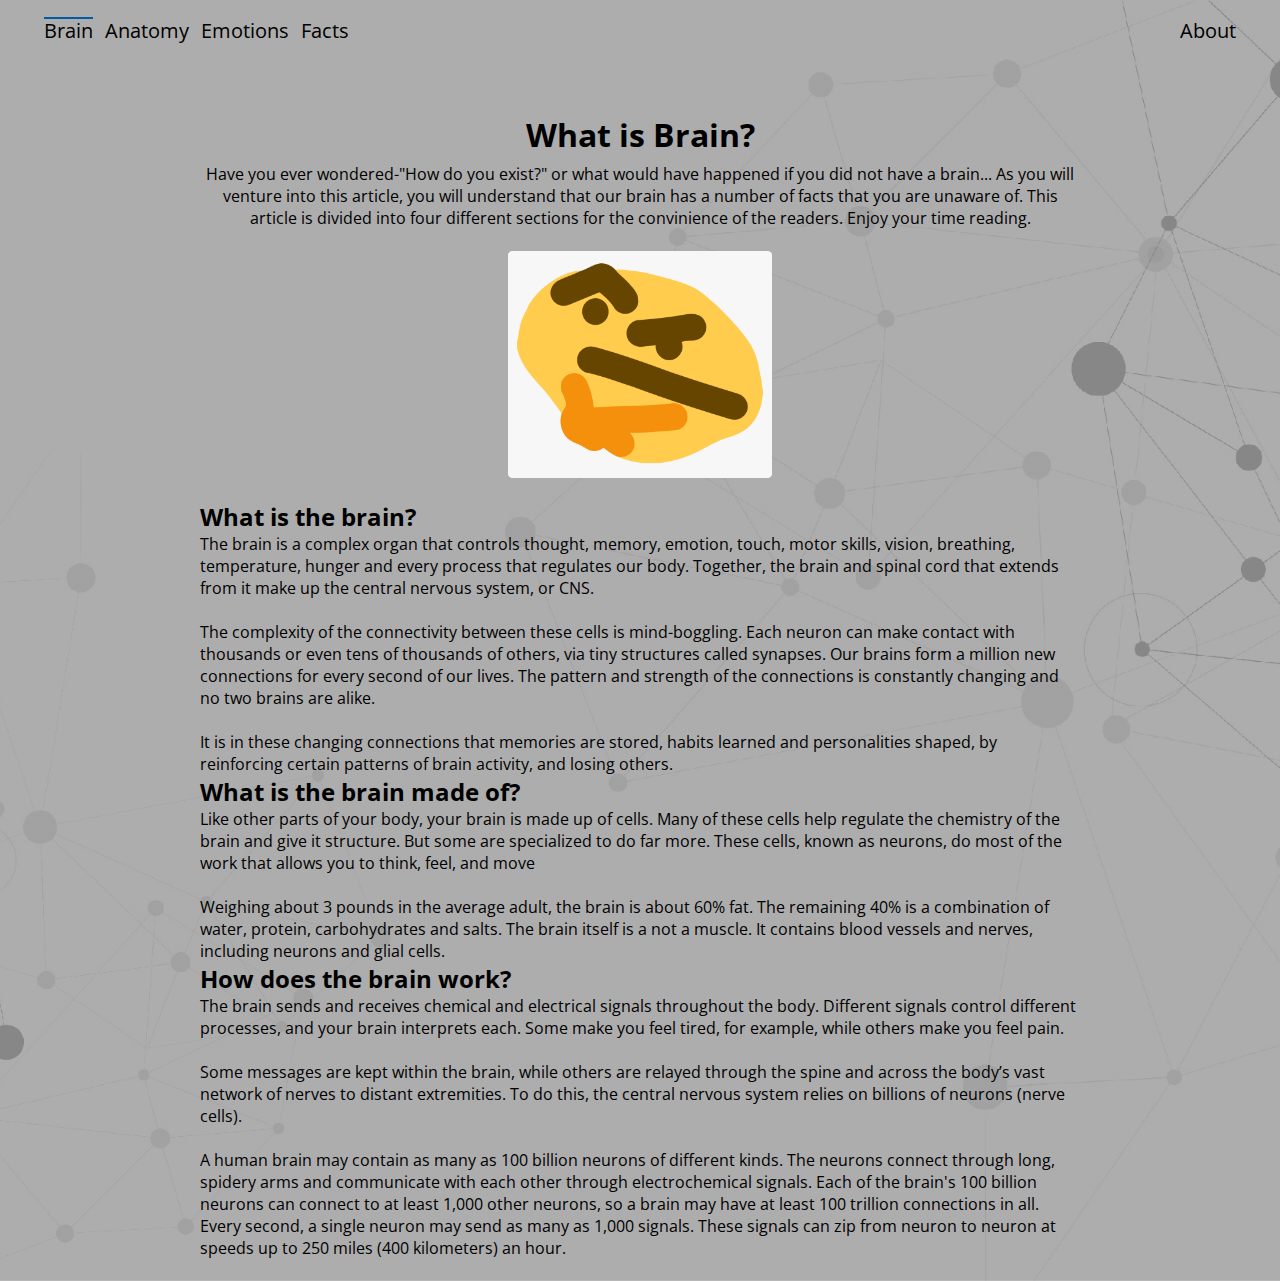
==== index.html @ 5623ddee "Merge branch 'main' of https://github.com/Dark-Sou1/Website-Projekt" ====
<!DOCTYPE html>
<html>
    <head>
        <link rel="preconnect" href="https://fonts.googleapis.com">
        <link rel="preconnect" href="https://fonts.gstatic.com" crossorigin>
        <link href="https://fonts.googleapis.com/css2?family=Open+Sans:wght@300;400&display=swap" rel="stylesheet">
        <link rel="stylesheet" href="stylesheet.css">
        <title>Our Brain- A marvelous creation</title>
    </head>
    <section class="header">
        <nav>
            <div class="nav-links">
                <ul>
                    <li style="float: left;"><a class="active"href="index.html">Brain</a></li>
                    <li style="float: left;" class="other"><a href="website.html">Anatomy</a></li>
                    <li style="float: left;" class="other"><a href="Article_2.html">Emotions</a></li>
                    <li style="float: left;" class="other"><a href="Fact.html">Facts</a></li>
                    <li class="other"><a href="about.html">About</a></li>
                </ul>
            </div>
        </nav>
    <body>
        <div class="margin">
            <div class="centertext">
                <h1 id="title">What is Brain?</h1>
            </div>
            <p>
                <div class="centertext">
                Have you ever wondered-"How do you exist?" or what would have happened if you did not have a brain...
                As you will venture into this article, you will understand that our brain has a number of facts that you are unaware of.
                This article is divided into four different sections for the convinience of the readers. Enjoy your time reading.
                </div>
                <br>
                <img src="images/thonk.png" class="center" style="border-radius: 2%; width:30% ;height: 30%;background-color: white;">
                <div>
                    <br>
                    <h2>What is the brain?</h2>
                    The brain is a complex organ that controls thought, memory, emotion, touch, motor skills, vision, breathing, 
                    temperature, hunger and every process that regulates our body. Together, the brain and spinal cord that extends from it make up the central nervous system, or CNS.<br>
                    <br>
                    The complexity of the connectivity between these cells is mind-boggling. Each neuron can make contact with thousands or even tens of thousands of others, via tiny structures called synapses. Our brains form a million new connections for every second of our lives. The pattern and strength of the connections is constantly changing and no two brains are alike.<br>
                    <br>
                    It is in these changing connections that memories are stored, habits learned and personalities shaped, by reinforcing certain patterns of brain activity, and losing others.
                    <br>
                    <h2>What is the brain made of?</h2>
                    Like other parts of your body, your brain is made up of cells. Many of these cells help regulate the chemistry of the brain and give it structure. But some are specialized to do far more. These cells, known as neurons, do most of the work that allows you to think, feel, and move<br>
                    <br>
                    Weighing about 3 pounds in the average adult, the brain is about 60% fat. The remaining 40% is a combination of water, protein, carbohydrates and salts. The brain itself is a not a muscle. 
                    It contains blood vessels and nerves, including neurons and glial cells.
                    <br>
                    <h2>How does the brain work?</h2>
                    The brain sends and receives chemical and electrical signals throughout the body. Different signals control different processes, and your brain interprets each. Some make you feel tired, for example, while others make you feel pain.<br>
                    <br>
                    Some messages are kept within the brain, while others are relayed through the spine and across the body’s vast network of nerves to distant extremities. To do this, the central nervous system relies on billions of neurons (nerve cells).<br>
                    <br>
                    A human brain may contain as many as 100 billion neurons of different kinds. The neurons connect through long, spidery arms and communicate with each other through electrochemical signals. Each of the brain's 100 billion neurons can connect to at least 1,000 other neurons, 
                    so a brain may have at least 100 trillion connections in all. Every second, a single neuron may send as many as 1,000 signals. These signals can zip from neuron to neuron at speeds up to 250 miles (400 kilometers) an hour.<br>
                    <br>
                </div>
            </p>
        </div>
    </body>
</html>
---- stylesheet.css ----
* {
    margin: 0;
    padding: 0;
    font-family: 'Open Sans', sans-serif;
}
.centertext {
    text-align: center;
}
.header {
    min-height: 100vh;
    width: 100%;
    background-image: linear-gradient(rgba(138, 138, 138, 0.7),rgba(138, 138, 138, 0.7)),url(images/Background.jpg);
    background-position: center;
    background-size: cover;
    position: relative;
}
.margin {
    margin-left: 200px;margin-right: 200px;
}
img.center {
    display: block;
    margin-left: auto;
    margin-right: auto;
}
.indent {
    margin-left: 20px;
}
nav {
    display: flex;
    padding: 1% 3%;
    justify-content: space-between;
    align-items: center;
}

.nav-links {
    flex: 1;
    text-align: right;
}
.nav-links ul li {
    list-style: none;
    display: inline-block;
    padding: 4px 6px;
}
.nav-links ul li a {
    color: black;
    text-decoration: none;
    font-size: 20px;
}
.nav-links ul li::after {
    content: '';
    width: 0%;
    height: 2px;
    background: #005ca7;
    display: block;
    margin: auto;
    transition: 0.5s;
}
.nav-links ul li.other:hover::after {
    width: 100%;
}
li a.active{
    content: '';
    width: 100%;
    height: 2px;
    background: #005ca7;
    display: block;
    margin: auto;
}
#title{ /* Necessary for every title element or else the navigation bar will cover it */
    width: 100%;
    height: 50px;
    margin-top: 50px;
}
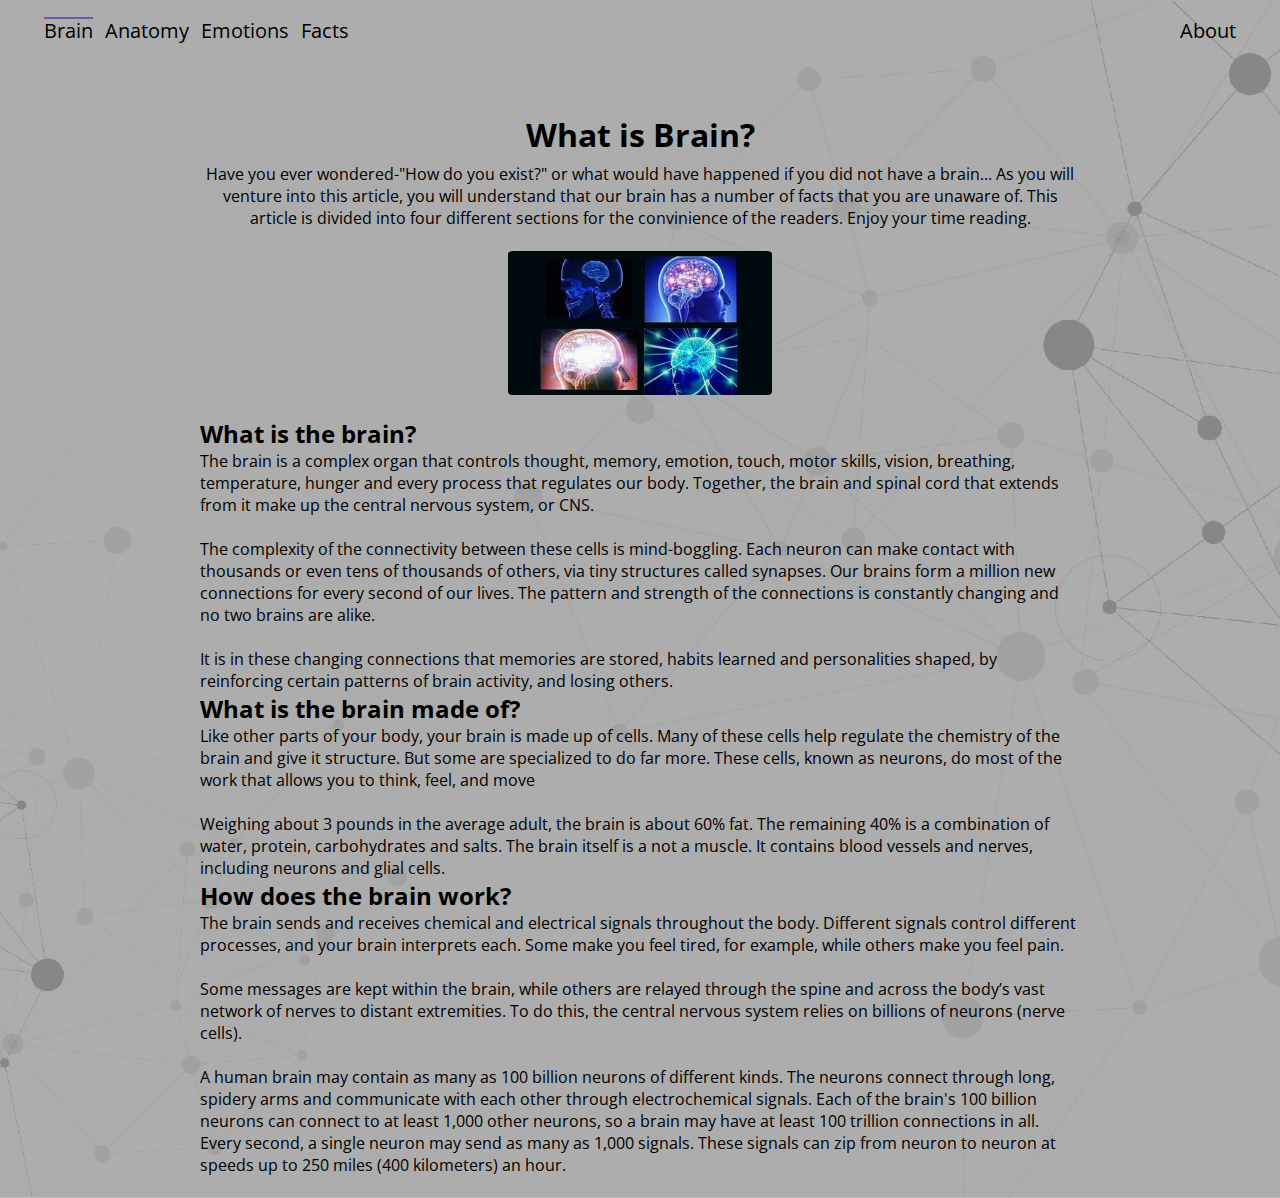
==== commit 4b5d8d5a: "changes" ====
--- a/index.html
+++ b/index.html
@@ -31,7 +31,7 @@
                 This article is divided into four different sections for the convinience of the readers. Enjoy your time reading.
                 </div>
                 <br>
-                <img src="images/thonk.png" class="center" style="border-radius: 2%; width:30% ;height: 30%;background-color: white;">
+                <img src="images/Brain-Meme.jpg" class="center" style="border-radius: 2%; width:30% ;height: 30%;background-color: white;">
                 <div>
                     <br>
                     <h2>What is the brain?</h2>
--- a/stylesheet.css
+++ b/stylesheet.css
@@ -50,7 +50,7 @@
     content: '';
     width: 0%;
     height: 2px;
-    background: #005ca7;
+    background: #6554aff5;
     display: block;
     margin: auto;
     transition: 0.5s;
@@ -62,7 +62,7 @@
     content: '';
     width: 100%;
     height: 2px;
-    background: #005ca7;
+    background: #6554aff5;
     display: block;
     margin: auto;
 }
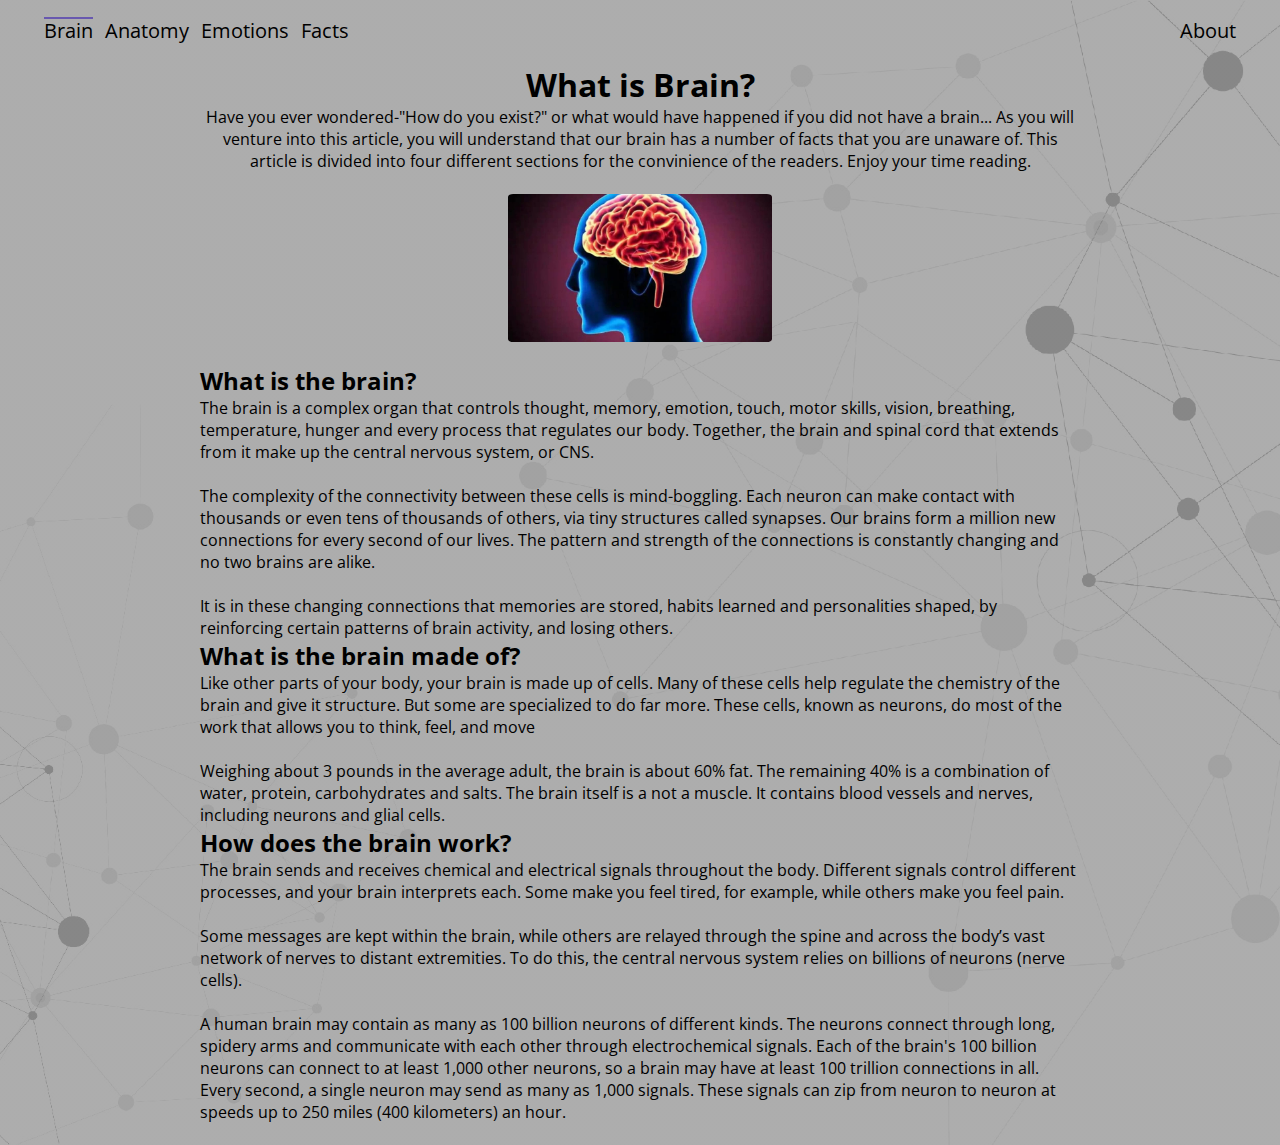
==== commit 8956d884: "push" ====
--- a/index.html
+++ b/index.html
@@ -31,7 +31,7 @@
                 This article is divided into four different sections for the convinience of the readers. Enjoy your time reading.
                 </div>
                 <br>
-                <img src="images/Brain-Meme.jpg" class="center" style="border-radius: 2%; width:30% ;height: 30%;background-color: white;">
+                <img src="images/Human_Brain.jpg" class="center" style="border-radius: 2%; width:30% ;height: 30%;background-color: white;">
                 <div>
                     <br>
                     <h2>What is the brain?</h2>
--- a/stylesheet.css
+++ b/stylesheet.css
@@ -66,8 +66,3 @@
     display: block;
     margin: auto;
 }
-#title{ /* Necessary for every title element or else the navigation bar will cover it */
-    width: 100%;
-    height: 50px;
-    margin-top: 50px;
-}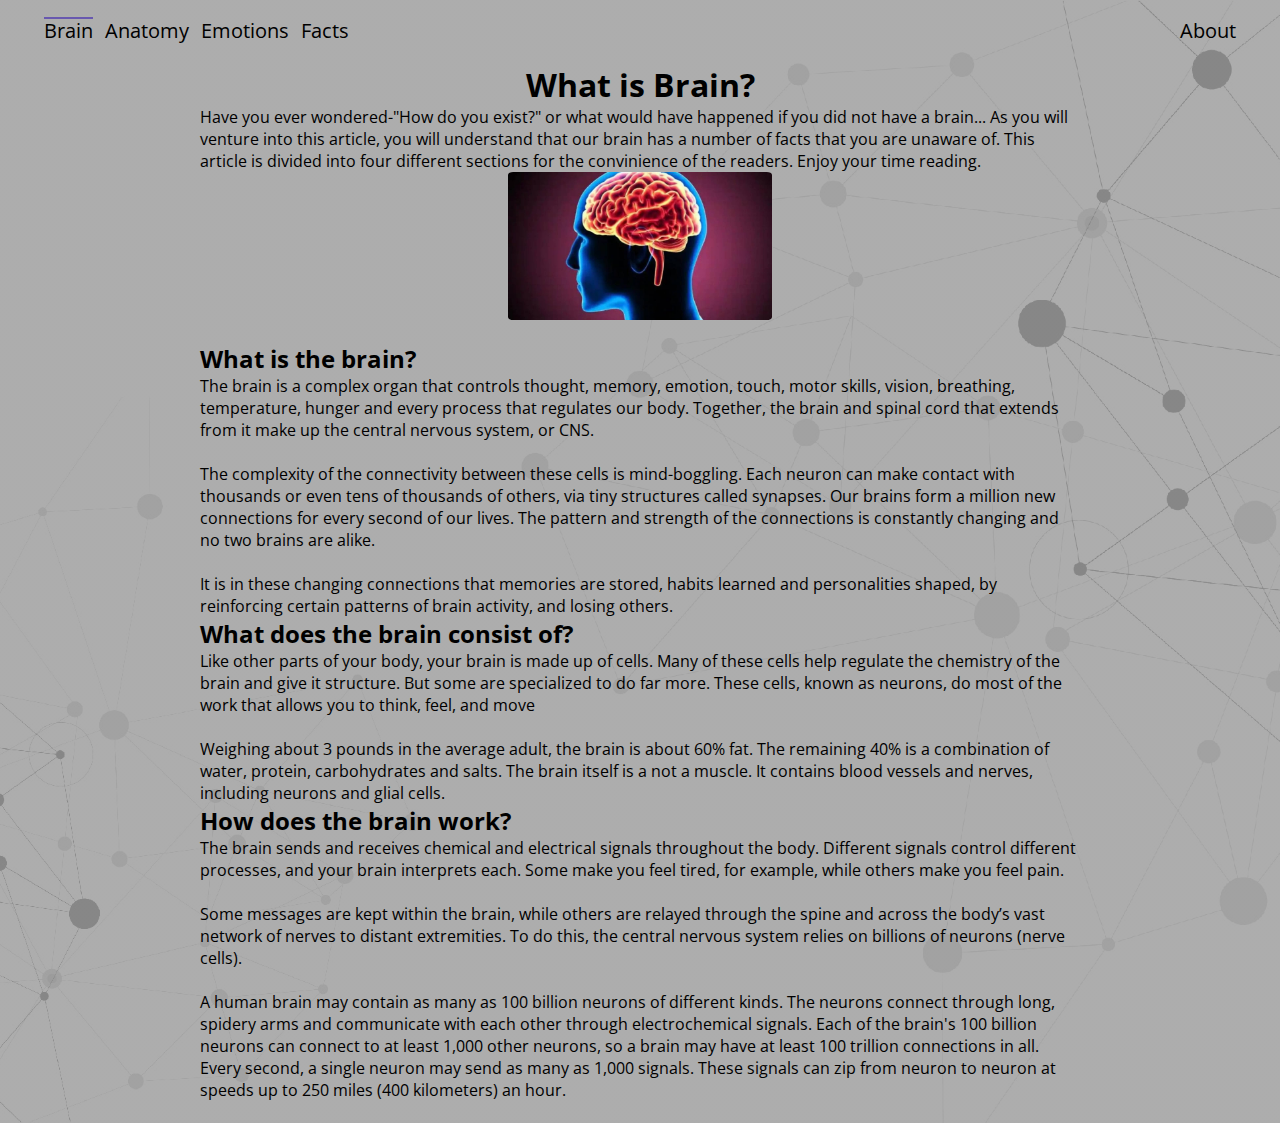
==== commit de369372: "final" ====
--- a/index.html
+++ b/index.html
@@ -25,11 +25,11 @@
                 <h1 id="title">What is Brain?</h1>
             </div>
             <p>
-                <div class="centertext">
+                
                 Have you ever wondered-"How do you exist?" or what would have happened if you did not have a brain...
                 As you will venture into this article, you will understand that our brain has a number of facts that you are unaware of.
                 This article is divided into four different sections for the convinience of the readers. Enjoy your time reading.
-                </div>
+                
                 <br>
                 <img src="images/Human_Brain.jpg" class="center" style="border-radius: 2%; width:30% ;height: 30%;background-color: white;">
                 <div>
@@ -42,7 +42,7 @@
                     <br>
                     It is in these changing connections that memories are stored, habits learned and personalities shaped, by reinforcing certain patterns of brain activity, and losing others.
                     <br>
-                    <h2>What is the brain made of?</h2>
+                    <h2>What does the brain consist of?</h2>
                     Like other parts of your body, your brain is made up of cells. Many of these cells help regulate the chemistry of the brain and give it structure. But some are specialized to do far more. These cells, known as neurons, do most of the work that allows you to think, feel, and move<br>
                     <br>
                     Weighing about 3 pounds in the average adult, the brain is about 60% fat. The remaining 40% is a combination of water, protein, carbohydrates and salts. The brain itself is a not a muscle. 
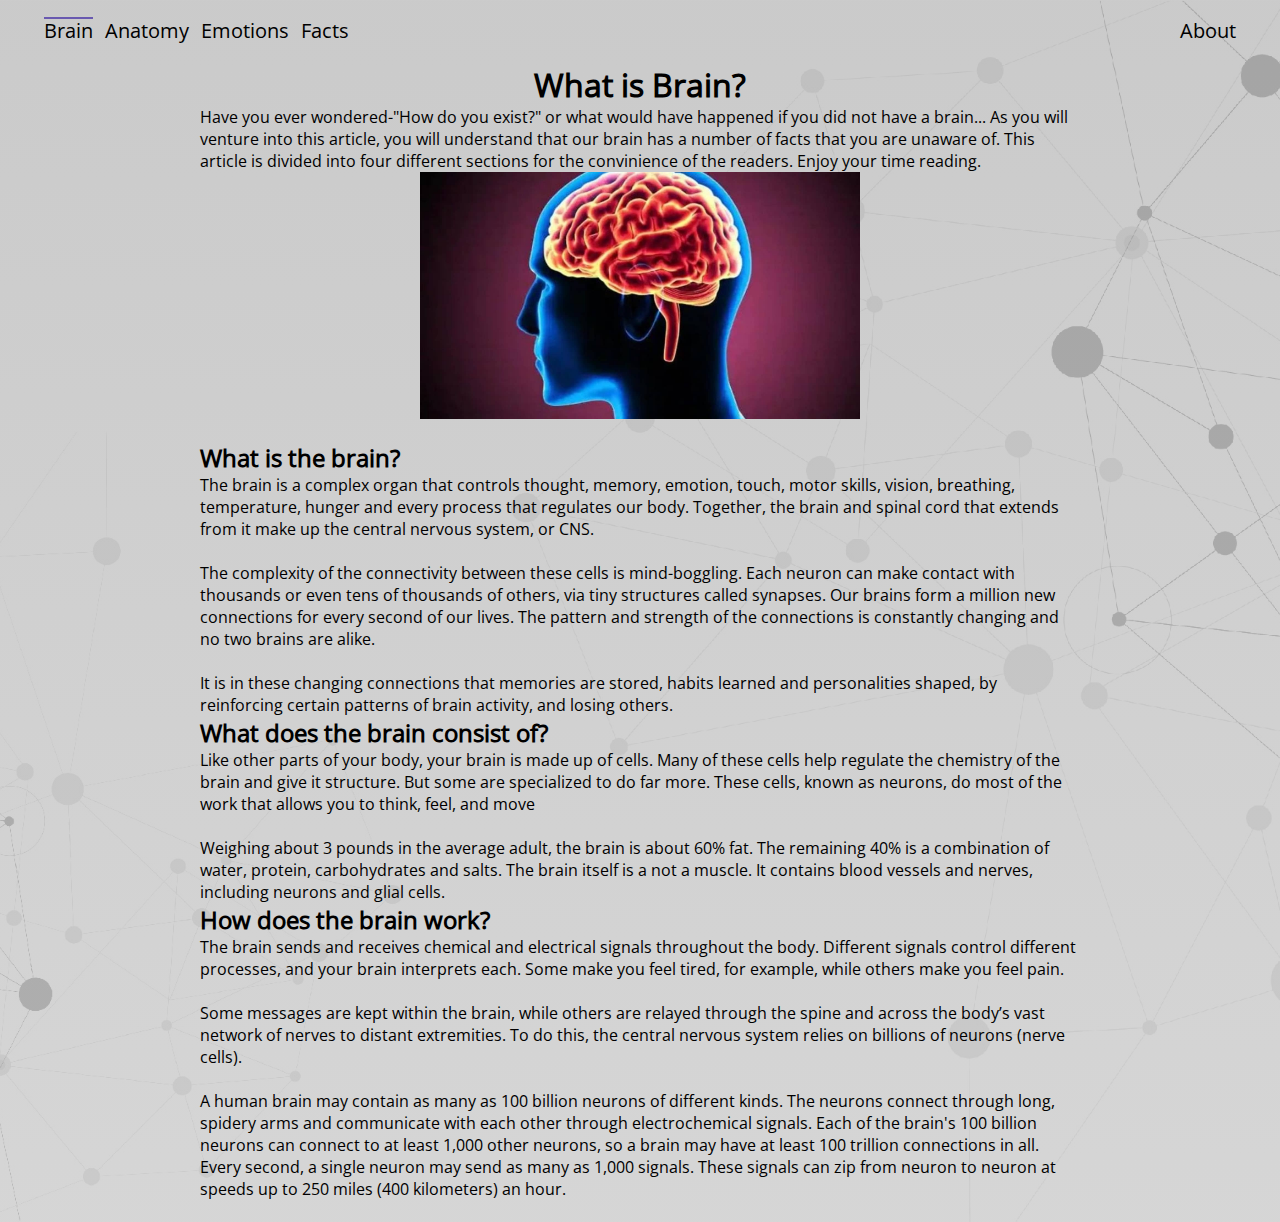
==== commit ed168040: "minor changes" ====
--- a/index.html
+++ b/index.html
@@ -1,9 +1,7 @@
 <!DOCTYPE html>
 <html>
     <head>
-        <link rel="preconnect" href="https://fonts.googleapis.com">
-        <link rel="preconnect" href="https://fonts.gstatic.com" crossorigin>
-        <link href="https://fonts.googleapis.com/css2?family=Open+Sans:wght@300;400&display=swap" rel="stylesheet">
+
         <link rel="stylesheet" href="stylesheet.css">
         <title>Our Brain- A marvelous creation</title>
     </head>
@@ -31,7 +29,7 @@
                 This article is divided into four different sections for the convinience of the readers. Enjoy your time reading.
                 
                 <br>
-                <img src="images/Human_Brain.jpg" class="center" style="border-radius: 2%; width:30% ;height: 30%;background-color: white;">
+                <img src="images/Human_Brain.jpg" class="center" style="width: 50%;">
                 <div>
                     <br>
                     <h2>What is the brain?</h2>
--- a/stylesheet.css
+++ b/stylesheet.css
@@ -2,6 +2,13 @@
     margin: 0;
     padding: 0;
     font-family: 'Open Sans', sans-serif;
+}
+@font-face {
+    font-family: 'Open Sans';
+    font-style: normal;
+    font-weight: 400;
+    font-stretch: 100%;
+    src: url(fonts/OpenSans-Regular.ttf) ;
 }
 .centertext {
     text-align: center;
@@ -9,7 +16,7 @@
 .header {
     min-height: 100vh;
     width: 100%;
-    background-image: linear-gradient(rgba(138, 138, 138, 0.7),rgba(138, 138, 138, 0.7)),url(images/Background.jpg);
+    background-image: linear-gradient(rgba(180, 180, 180, 0.7),rgba(196, 196, 196, 0.7)),url(images/Background.jpg);
     background-position: center;
     background-size: cover;
     position: relative;
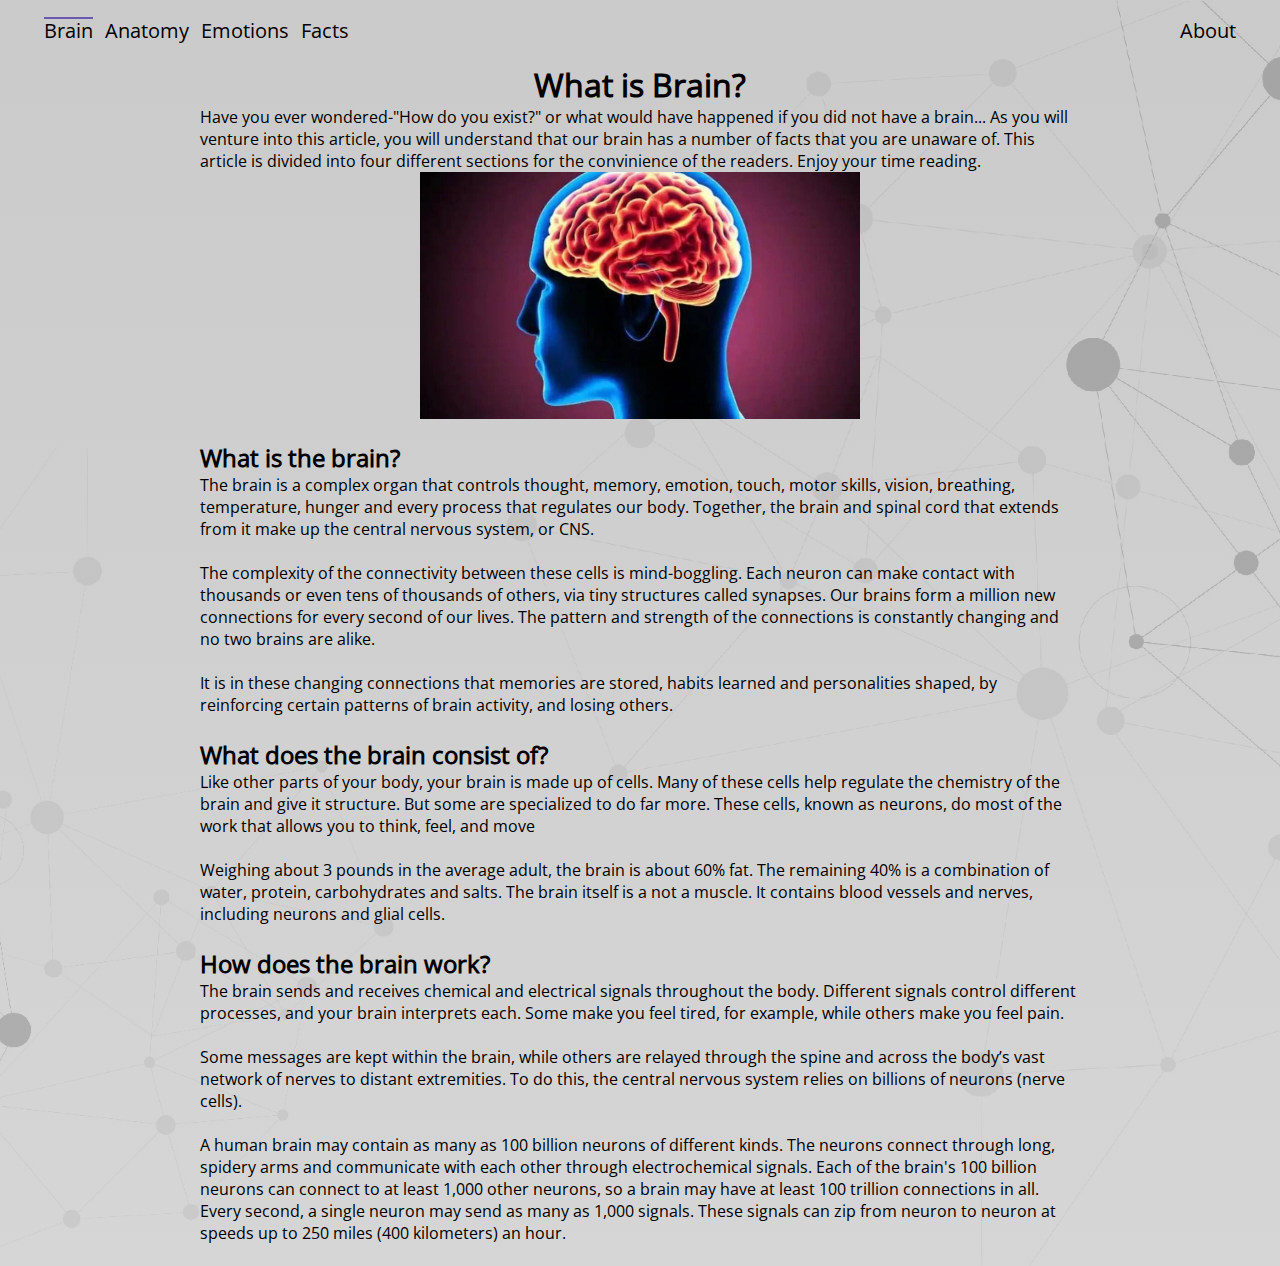
==== commit f95b994c: "hopefully the last changes" ====
--- a/index.html
+++ b/index.html
@@ -38,13 +38,13 @@
                     <br>
                     The complexity of the connectivity between these cells is mind-boggling. Each neuron can make contact with thousands or even tens of thousands of others, via tiny structures called synapses. Our brains form a million new connections for every second of our lives. The pattern and strength of the connections is constantly changing and no two brains are alike.<br>
                     <br>
-                    It is in these changing connections that memories are stored, habits learned and personalities shaped, by reinforcing certain patterns of brain activity, and losing others.
+                    It is in these changing connections that memories are stored, habits learned and personalities shaped, by reinforcing certain patterns of brain activity, and losing others.<br>
                     <br>
                     <h2>What does the brain consist of?</h2>
                     Like other parts of your body, your brain is made up of cells. Many of these cells help regulate the chemistry of the brain and give it structure. But some are specialized to do far more. These cells, known as neurons, do most of the work that allows you to think, feel, and move<br>
                     <br>
                     Weighing about 3 pounds in the average adult, the brain is about 60% fat. The remaining 40% is a combination of water, protein, carbohydrates and salts. The brain itself is a not a muscle. 
-                    It contains blood vessels and nerves, including neurons and glial cells.
+                    It contains blood vessels and nerves, including neurons and glial cells.<br>
                     <br>
                     <h2>How does the brain work?</h2>
                     The brain sends and receives chemical and electrical signals throughout the body. Different signals control different processes, and your brain interprets each. Some make you feel tired, for example, while others make you feel pain.<br>
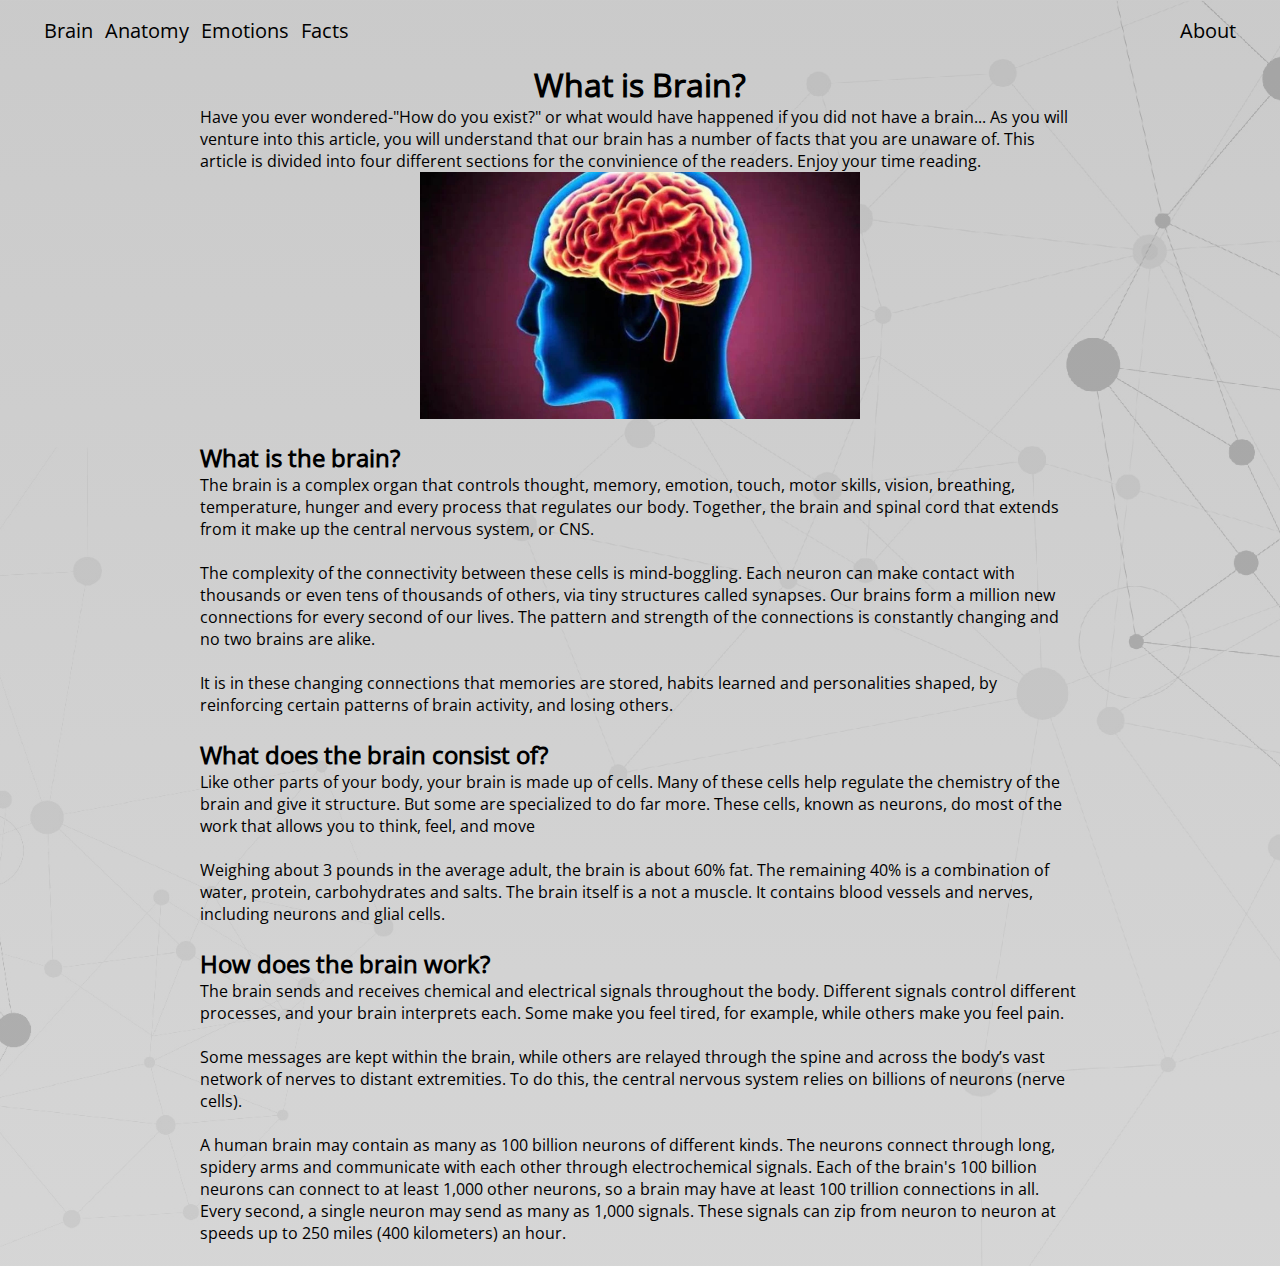
==== commit 9a4333b1: "last last changes" ====
--- a/index.html
+++ b/index.html
@@ -9,7 +9,7 @@
         <nav>
             <div class="nav-links">
                 <ul>
-                    <li style="float: left;"><a class="active"href="index.html">Brain</a></li>
+                    <li style="float: left;"><a class="other"href="index.html">Brain</a></li>
                     <li style="float: left;" class="other"><a href="website.html">Anatomy</a></li>
                     <li style="float: left;" class="other"><a href="Article_2.html">Emotions</a></li>
                     <li style="float: left;" class="other"><a href="Fact.html">Facts</a></li>
